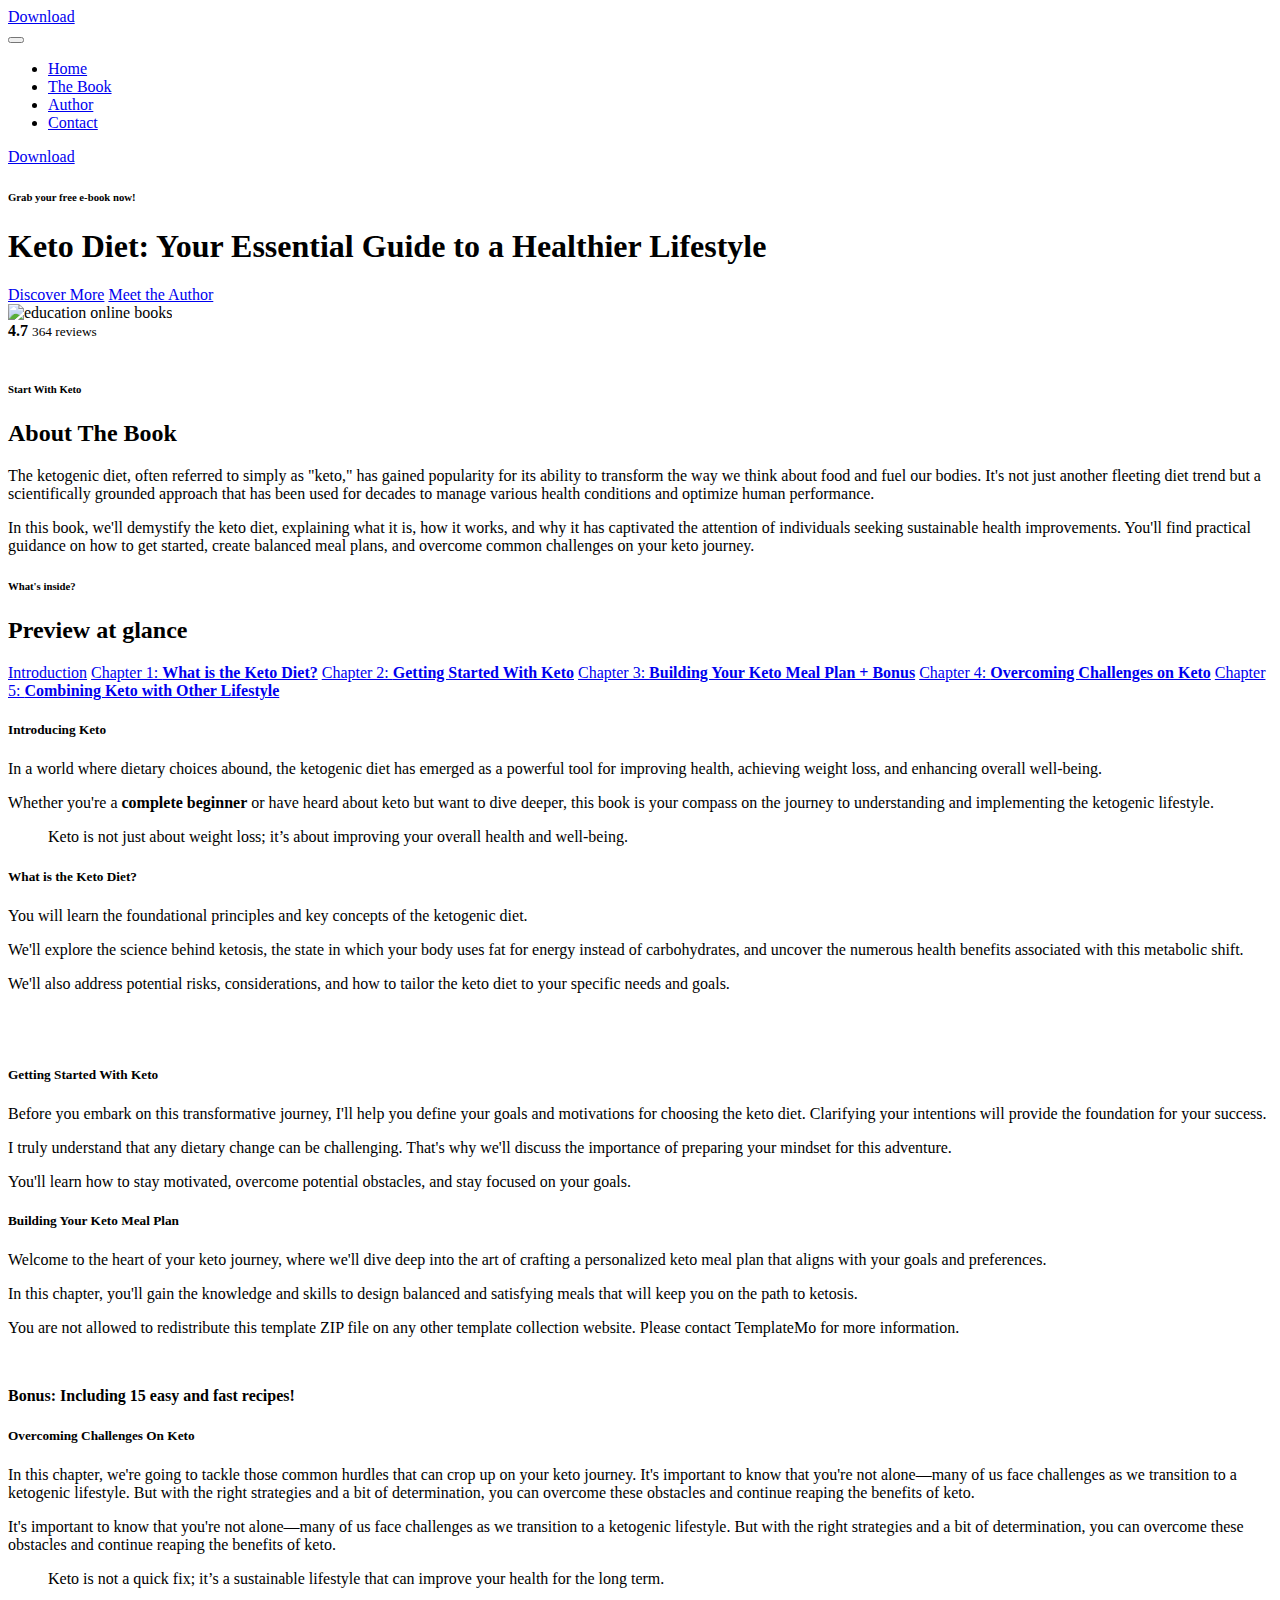
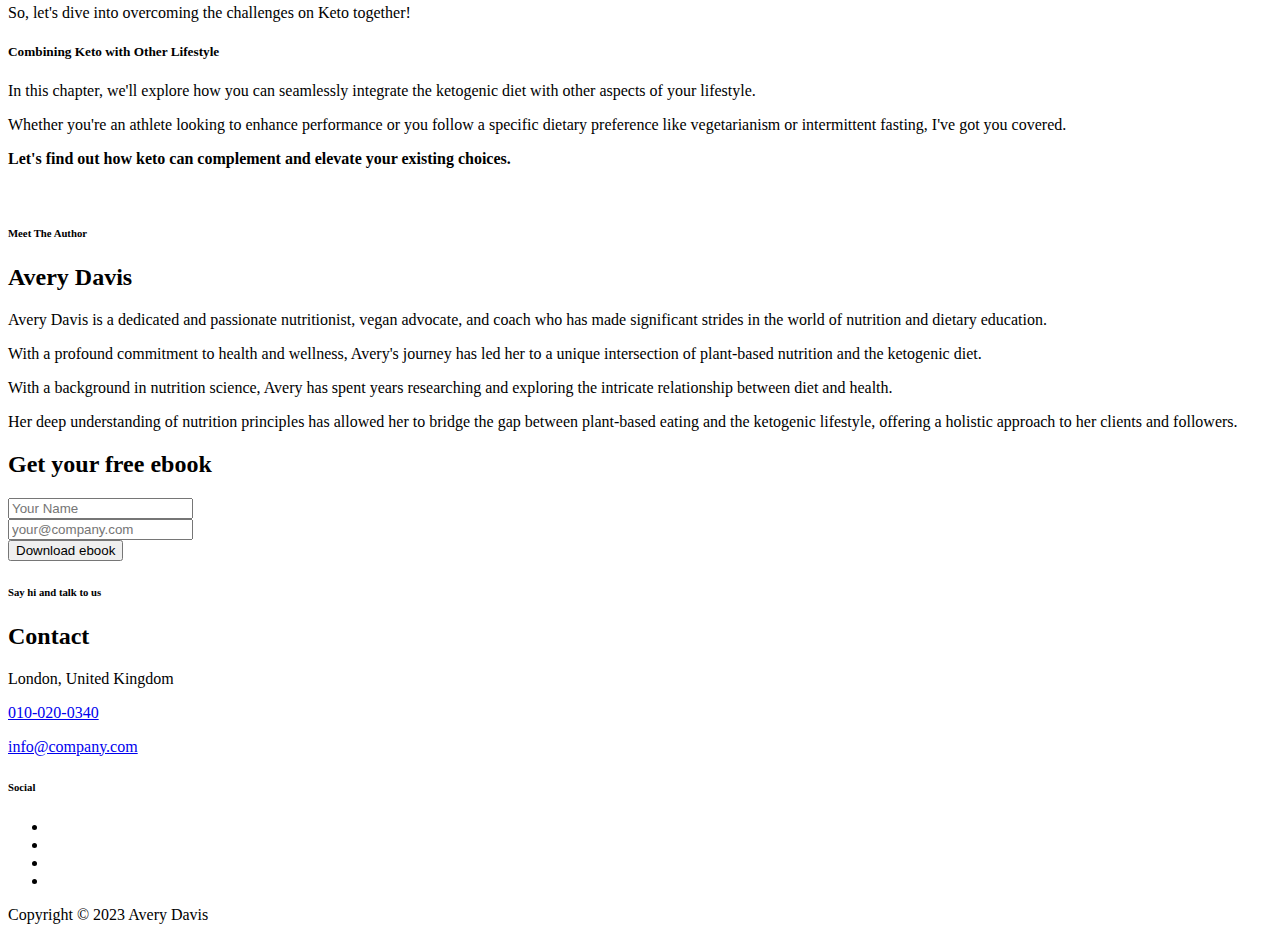
==== index.html @ a5bf0f2a "Add files via upload" ====
<!doctype html>
<html lang="en">
    <head>
        <meta charset="utf-8">
        <meta name="viewport" content="width=device-width, initial-scale=1">

        <meta name="description" content="">
        <meta name="author" content="">

        <title>New Ebook available!</title>

        <!-- CSS FILES -->        
        <link rel="preconnect" href="https://fonts.googleapis.com">
        
        <link rel="preconnect" href="https://fonts.gstatic.com" crossorigin>

        <link href="https://fonts.googleapis.com/css2?family=Unbounded:wght@300;400;600;700&display=swap" rel="stylesheet">

        <link href="css/bootstrap.min.css" rel="stylesheet">

        <link href="css/bootstrap-icons.css" rel="stylesheet">

        <link href="css/templatemo-ebook-landing.css" rel="stylesheet">
<!--

TemplateMo 588 ebook landing

https://templatemo.com/tm-588-ebook-landing

-->
    </head>
    
    <body>

        <main>

            <nav class="navbar navbar-expand-lg">
                <div class="container">
                    <a class="navbar-brand" href="index.html">
                    </a>

                    <div class="d-lg-none ms-auto me-3">
                        <a href="#" class="btn custom-btn custom-border-btn btn-naira btn-inverted">
                            <i class="btn-icon bi-cloud-download"></i>
                            <span>Download</span><!-- duplicated another one below for mobile -->
                        </a>
                    </div>
    
                    <button class="navbar-toggler" type="button" data-bs-toggle="collapse" data-bs-target="#navbarNav" aria-controls="navbarNav" aria-expanded="false" aria-label="Toggle navigation">
                        <span class="navbar-toggler-icon"></span>
                    </button>
    
                    <div class="collapse navbar-collapse" id="navbarNav">
                        <ul class="navbar-nav ms-lg-auto me-lg-4">
                            <li class="nav-item">
                                <a class="nav-link click-scroll" href="#section_1">Home</a>
                            </li>
    
                            <li class="nav-item">
                                <a class="nav-link click-scroll" href="#section_2">The Book</a>
                            </li>

                            <li class="nav-item">
                                <a class="nav-link click-scroll" href="#section_3">Author</a>
                            </li>

                            <!-- <li class="nav-item">
                                <a class="nav-link click-scroll" href="#section_4">Reviews</a>
                            </li> -->

                            <li class="nav-item">
                                <a class="nav-link click-scroll" href="#section_5">Contact</a>
                            </li>
                        </ul>

                        <div class="d-none d-lg-block">
                            <a href="#" class="btn custom-btn custom-border-btn btn-naira btn-inverted">
                                <i class="btn-icon bi-cloud-download"></i>
                                <span>Download</span><!-- duplicated above one for mobile -->
                            </a>
                        </div>
                    </div>
                </div>
            </nav>
            

            <section class="hero-section d-flex justify-content-center align-items-center" id="section_1">
                <div class="container">
                    <div class="row">

                        <div class="col-lg-6 col-12 mb-5 pb-5 pb-lg-0 mb-lg-0">

                            <h6>Grab your free e-book now!</h6>

                            <h1 class="text-white mb-4">Keto Diet: Your Essential Guide to a Healthier Lifestyle</h1>

                            <a href="#section_2" class="btn custom-btn smoothscroll me-3">Discover More</a>

                            <a href="#section_3" class="link link--kale smoothscroll">Meet the Author</a>
                        </div>

                        <div class="hero-image-wrap col-lg-6 col-12 mt-3 mt-lg-0">
                            <img src="images/e-book-keto-diet.png" class="hero-image img-fluid" alt="education online books">
                        </div>

                    </div>
                </div>
            </section>


            <section class="featured-section">
                <div class="container">
                    <div class="row">

                        <div class="col-lg-8 col-12">
                            <div class="avatar-group d-flex flex-wrap align-items-center">
                               <!--  <img src="images/avatar/portrait-beautiful-young-woman-standing-grey-wall.jpg" class="img-fluid avatar-image" alt="">

                                <img src="images/avatar/portrait-young-redhead-bearded-male.jpg" class="img-fluid avatar-image avatar-image-left" alt="">

                                <img src="images/avatar/pretty-blonde-woman.jpg" class="img-fluid avatar-image avatar-image-left" alt="">

                                <img src="images/avatar/studio-portrait-emotional-happy-funny-smiling-boyfriend.jpg" class="img-fluid avatar-image avatar-image-left" alt="">
 -->
                                <div class="reviews-group mt-3 mt-lg-0">
                                    <strong>4.7</strong>

                                    <i class="bi-star-fill"></i>
                                    <i class="bi-star-fill"></i>
                                    <i class="bi-star-fill"></i>
                                    <i class="bi-star-fill"></i>
                                    <i class="bi-star-half"></i>

                                    <small class="ms-3">364 reviews</small>
                                </div>
                            </div>
                        </div>
                    </div>
                </div>
            </section>


            <section class="py-lg-5"></section>


            <section class="book-section section-padding" id="section_2">
                <div class="container">
                    <div class="row">

                        <div class="col-lg-6 col-12">
                            <img src="images/mockup keto ebook.png" class="img-fluid" alt="">
                        </div>

                        <div class="col-lg-6 col-12">
                            <div class="book-section-info">
                                <h6>Start With Keto</h6>


                                <h2 class="mb-4">About The Book</h2>

                                <p>The ketogenic diet, often referred to simply as "keto," has gained popularity for its ability to transform the way we think about food and fuel our bodies. It's not just another fleeting diet trend but a scientifically grounded approach that has been used for decades to manage various health conditions and optimize human performance.</p>

                                <p>In this book, we'll demystify the keto diet, explaining what it is, how it works, and why it has captivated the attention of individuals seeking sustainable health improvements. You'll find practical guidance on how to get started, create balanced meal plans, and overcome common challenges on your keto journey.</p>
                            </div>
                        </div>

                    </div>
                </div>
            </section>


            <section>
                <div class="container">
                    <div class="row">

                        <div class="col-lg-12 col-12 text-center">
                            <h6>What's inside?</h6>

                            <h2 class="mb-5">Preview at glance</h2>
                        </div>

                        <div class="col-lg-4 col-12">
                            <nav id="navbar-example3" class="h-100 flex-column align-items-stretch">
                                <nav class="nav nav-pills flex-column">
                                    <a class="nav-link smoothscroll" href="#item-1">Introduction</a>

                                    <a class="nav-link smoothscroll" href="#item-2">Chapter 1: <strong>What is the Keto Diet?</strong></a>

                                    <a class="nav-link smoothscroll" href="#item-3">Chapter 2: <strong>Getting Started With Keto</strong></a>

                                    <a class="nav-link smoothscroll" href="#item-4">Chapter 3: <strong>Building Your Keto Meal Plan + Bonus</strong></a>

                                    <a class="nav-link smoothscroll" href="#item-5">Chapter 4: <strong>Overcoming Challenges on Keto</strong></a>

                                    <a class="nav-link smoothscroll" href="#item-6">Chapter 5: <strong>Combining Keto with Other Lifestyle</strong></a>

                            

                                </nav>
                            </nav>
                        </div>

                        <div class="col-lg-8 col-12">
                            <div data-bs-spy="scroll" data-bs-target="#navbar-example3" data-bs-smooth-scroll="true" class="scrollspy-example-2" tabindex="0">
                                <div class="scrollspy-example-item" id="item-1">
                                    <h5>Introducing Keto</h5>

                                    <p>In a world where dietary choices abound, the ketogenic diet has emerged as a powerful tool for improving health, achieving weight loss, and enhancing overall well-being.</p>

                                    <p> Whether you're a <strong>complete beginner</strong> or have heard about keto but want to dive deeper, this book is your compass on the journey to understanding and implementing the ketogenic lifestyle.</p>

                                    <blockquote class="blockquote">Keto is not just about weight loss; it’s about improving your overall health and well-being.</blockquote>

                                </div>

                                <div class="scrollspy-example-item" id="item-2">
                                    <h5>What is the Keto Diet?</h5>

                                    <p> You will learn the foundational principles and key concepts of the ketogenic diet.</p>

                                    <p>We'll explore the science behind ketosis, the state in which your body uses fat for energy instead of carbohydrates, and uncover the numerous health benefits associated with this metabolic shift.</p>

                                    <p>We'll also address potential risks, considerations, and how to tailor the keto diet to your specific needs and goals.</p>

                                    <div class="row">
                                        <div class="col-lg-6 col-12 mb-3">
                                            <img src="images/portrait-beautiful-young-woman-standing-grey-wall" class="scrollspy-example-item-image img-fluid" alt="">
                                        </div>

                                        <div class="col-lg-6 col-12 mb-3">
                                            <img src="images/what-is-keto-ebook.jpg" class="scrollspy-example-item-image img-fluid" alt="">
                                        </div>
                                    </div>

                                </div>

                                <div class="scrollspy-example-item" id="item-3">
                                    <h5>Getting Started With Keto</h5>

                                    <p>Before you embark on this transformative journey, I'll help you define your goals and motivations for choosing the keto diet. Clarifying your intentions will provide the foundation for your success.</p>
                                    <p>I truly understand that any dietary change can be challenging. That's why we'll discuss the importance of preparing your mindset for this adventure.</p>

                                    <p>You'll learn how to stay motivated, overcome potential obstacles, and stay focused on your goals.</p>

                                    <div class="row align-items-center">
                                        <div class="col-lg-6 col-12">
                                        </div>
                                    </div>
                                </div>

                                <div class="scrollspy-example-item" id="item-4">
                                    <h5>Building Your Keto Meal Plan</h5>

                                    <p>Welcome to the heart of your keto journey, where we'll dive deep into the art of crafting a personalized keto meal plan that aligns with your goals and preferences.</p>

                                    <p>In this chapter, you'll gain the knowledge and skills to design balanced and satisfying meals that will keep you on the path to ketosis.</p>

                                    <p>You are not allowed to redistribute this template ZIP file on any other template collection website. Please contact TemplateMo for more information.</p>

                                

                                     <div class="row align-items-center">
                                        <div class="col-lg-6 col-12">
                                            <img src="images/mockup-keto-ebook.png" class="img-fluid" alt="">
                                        </div>

                                        <div class="col-lg-6 col-12">
                

                                    <p><strong>Bonus: Including 15 easy and fast recipes!</strong></p>
                                </div>
                            </div>
                            </div>

                                <div class="scrollspy-example-item" id="item-5">
                                    <h5>Overcoming Challenges On Keto</h5>

                                    <p>In this chapter, we're going to tackle those common hurdles that can crop up on your keto journey. It's important to know that you're not alone—many of us face challenges as we transition to a ketogenic lifestyle. But with the right strategies and a bit of determination, you can overcome these obstacles and continue reaping the benefits of keto.</p>

                                    <p>It's important to know that you're not alone—many of us face challenges as we transition to a ketogenic lifestyle. But with the right strategies and a bit of determination, you can overcome these obstacles and continue reaping the benefits of keto.</p>

            

                                    <blockquote class="blockquote">Keto is not a quick fix; it’s a sustainable lifestyle that can improve your health for the long term.</blockquote>
                                    <p>So, let's dive into overcoming the challenges on Keto together!</p></div>

                            

                                 <div class="scrollspy-example-item" id="item-6">
                                    <h5>Combining Keto with Other Lifestyle</h5>

                                    <p>In this chapter, we'll explore how you can seamlessly integrate the ketogenic diet with other aspects of your lifestyle. </p>

                                    <p>Whether you're an athlete looking to enhance performance or you follow a specific dietary preference like vegetarianism or intermittent fasting, I've got you covered.</p>

                                    <p><strong>Let's find out how keto can complement and elevate your existing choices.</strong></p>

                                </div>
                            </div>
                        </div>

                    </div>
                </div>
            </section>


            <section class="author-section section-padding" id="section_3">
                <div class="container">
                    <div class="row">

                        <div class="col-lg-6 col-12">
                            <img src="images/portrait-beautiful-young-woman-standing-grey-wall.jpg" class="author-image img-fluid" alt="">
                        </div>

                        <div class="col-lg-6 col-12 mt-5 mt-lg-0">
                            <h6>Meet The Author</h6>

                            <h2 class="mb-4">Avery Davis</h2>

                            <p>Avery Davis is a dedicated and passionate nutritionist, vegan advocate, and coach who has made significant strides in the world of nutrition and dietary education.</p>

                            <p>With a profound commitment to health and wellness, Avery's journey has led her to a unique intersection of plant-based nutrition and the ketogenic diet.</p>

                            <p>With a background in nutrition science, Avery has spent years researching and exploring the intricate relationship between diet and health.</p><p>Her deep understanding of nutrition principles has allowed her to bridge the gap between plant-based eating and the ketogenic lifestyle, offering a holistic approach to her clients and followers.</p>
                        </div>

                    </div>
                </div>
            </section>


           <!--  <section class="reviews-section section-padding" id="section_4">
                <div class="container">
                    <div class="row">

                        <div class="col-lg-12 col-12 text-center mb-5">
                            <h6>Reviews</h6>

                            <h2>What people saying...</h2>
                        </div>

                        <div class="col-lg-4 col-12">
                            <div class="custom-block d-flex flex-wrap">
                                <div class="custom-block-image-wrap d-flex flex-column">
                                    <img src="images/avatar/portrait-beautiful-young-woman-standing-grey-wall.jpg" class="img-fluid avatar-image" alt="">

                                    <div class="text-center mt-3">
                                        <span class="text-white">Sandy</span>

                                        <strong class="d-block text-white">Artist</strong>
                                    </div>
                                </div>

                                <div class="custom-block-info">
                                    <div class="reviews-group mb-3">
                                        <strong>4.0</strong>

                                        <i class="bi-star-fill"></i>
                                        <i class="bi-star-fill"></i>
                                        <i class="bi-star-fill"></i>
                                        <i class="bi-star-fill"></i>
                                        <i class="bi-star"></i>
                                    </div>

                                    <p class="mb-0">Lorem ipsum dolor sit amet, consectetur adipisicing elit, sed do eiusmod tempor incididunt ut labore et dolore magna aliqua.</p>
                                </div>
                            </div>
                        </div>

                        <div class="col-lg-4 col-12 my-5 my-lg-0">
                            <div class="custom-block d-flex flex-wrap">
                                <div class="custom-block-image-wrap d-flex flex-column">
                                    <img src="images/avatar/portrait-young-redhead-bearded-male.jpg" class="img-fluid avatar-image avatar-image-left" alt="">

                                    <div class="text-center mt-3">
                                        <span class="text-white">John</span>

                                        <strong class="d-block text-white">Producer</strong>
                                    </div>
                                </div>

                                <div class="custom-block-info">
                                    <div class="reviews-group mb-3">
                                        <strong>3.5</strong>

                                        <i class="bi-star-fill"></i>
                                        <i class="bi-star-fill"></i>
                                        <i class="bi-star-fill"></i>
                                        <i class="bi-star"></i>
                                        <i class="bi-star"></i>
                                    </div>

                                    <p class="mb-0">If you need some specific CSS templates, you can Google with keywords such as templatemo one-page, templatemo portfolio, etc.</p>
                                </div>
                            </div>
                        </div>

                        <div class="col-lg-4 col-12">
                            <div class="custom-block d-flex flex-wrap">
                                <div class="custom-block-image-wrap d-flex flex-column">
                                    <img src="images/avatar/pretty-blonde-woman.jpg" class="img-fluid avatar-image" alt="">

                                    <div class="text-center mt-3">
                                        <span class="text-white">Candy</span>

                                        <strong class="d-block text-white">VP, Design</strong>
                                    </div>
                                </div>

                                <div class="custom-block-info">
                                    <div class="reviews-group mb-3">
                                        <strong>5</strong>

                                        <i class="bi-star-fill"></i>
                                        <i class="bi-star-fill"></i>
                                        <i class="bi-star-fill"></i>
                                        <i class="bi-star-fill"></i>
                                        <i class="bi-star-fill"></i>
                                    </div>

                                    <p class="mb-0">Please tell your friends about our website that we provide 100% free CSS templates for everyone. Thank you for using our templates.</p>
                                </div>
                            </div>
                        </div>

                    </div>
                </div>
            </section> -->


            <section class="contact-section section-padding" id="section_5">
                <div class="container">
                    <div class="row">

                        <div class="col-lg-5 col-12 mx-auto">
                            <form class="custom-form ebook-download-form bg-white shadow" action="#" method="post" role="form">
                                <div class="text-center mb-5">
                                    <h2 class="mb-1">Get your free ebook</h2>
                                </div>

                                <div class="ebook-download-form-body">
                                    <div class="input-group mb-4">
                                        <input type="text" name="ebook-form-name" id="ebook-form-name" class="form-control" aria-label="ebook-form-name" aria-describedby="basic-addon1" placeholder="Your Name" required>

                                        <span class="input-group-text" id="basic-addon1">
                                            <i class="custom-form-icon bi-person"></i>
                                        </span>
                                    </div>

                                    <div class="input-group mb-4">
                                        <input type="email" name="ebook-email" id="ebook-email" pattern="[^ @]*@[^ @]*" class="form-control" placeholder="your@company.com" aria-label="ebook-form-email" aria-describedby="basic-addon2" required="">

                                        <span class="input-group-text" id="basic-addon2">
                                            <i class="custom-form-icon bi-envelope"></i>
                                        </span>
                                    </div>

                                    <div class="col-lg-8 col-md-10 col-8 mx-auto">
                                        <button type="submit" class="form-control">Download ebook</button>
                                    </div>
                                </div>
                            </form>
                        </div>

                        <div class="col-lg-6 col-12">
                            <h6 class="mt-5">Say hi and talk to us</h6>

                            <h2 class="mb-4">Contact</h2>

                            <p class="mb-3">
                                <i class="bi-geo-alt me-2"></i>
                                London, United Kingdom
                            </p>

                            <p class="mb-2">
                                <a href="tel: 010-020-0340" class="contact-link">
                                    010-020-0340
                                </a>
                            </p>

                            <p>
                                <a href="mailto:info@company.com" class="contact-link">
                                    info@company.com
                                </a>
                            </p>

                            <h6 class="site-footer-title mt-5 mb-3">Social</h6>

                            <ul class="social-icon mb-4">
                                <li class="social-icon-item">
                                    <a href="#" class="social-icon-link bi-instagram"></a>
                                </li>

                                <li class="social-icon-item">
                                    <a href="#" class="social-icon-link bi-twitter"></a>
                                </li>
                                
                                <li class="social-icon-item">
                                    <a href="#" class="social-icon-link bi-facebook"></a>
                                </li>

                                <li class="social-icon-item">
                                    <a href="#" class="social-icon-link bi-whatsapp"></a>
                                </li>
                            </ul>

                            <p class="copyright-text">Copyright © 2023 Avery Davis
                
                        </div>

                    </div>
                </div>
            </section>
        </main>

        <!-- JAVASCRIPT FILES -->
        <script src="js/jquery.min.js"></script>
        <script src="js/bootstrap.bundle.min.js"></script>
        <script src="js/jquery.sticky.js"></script>
        <script src="js/click-scroll.js"></script>
        <script src="js/custom.js"></script>

    </body>
</html>
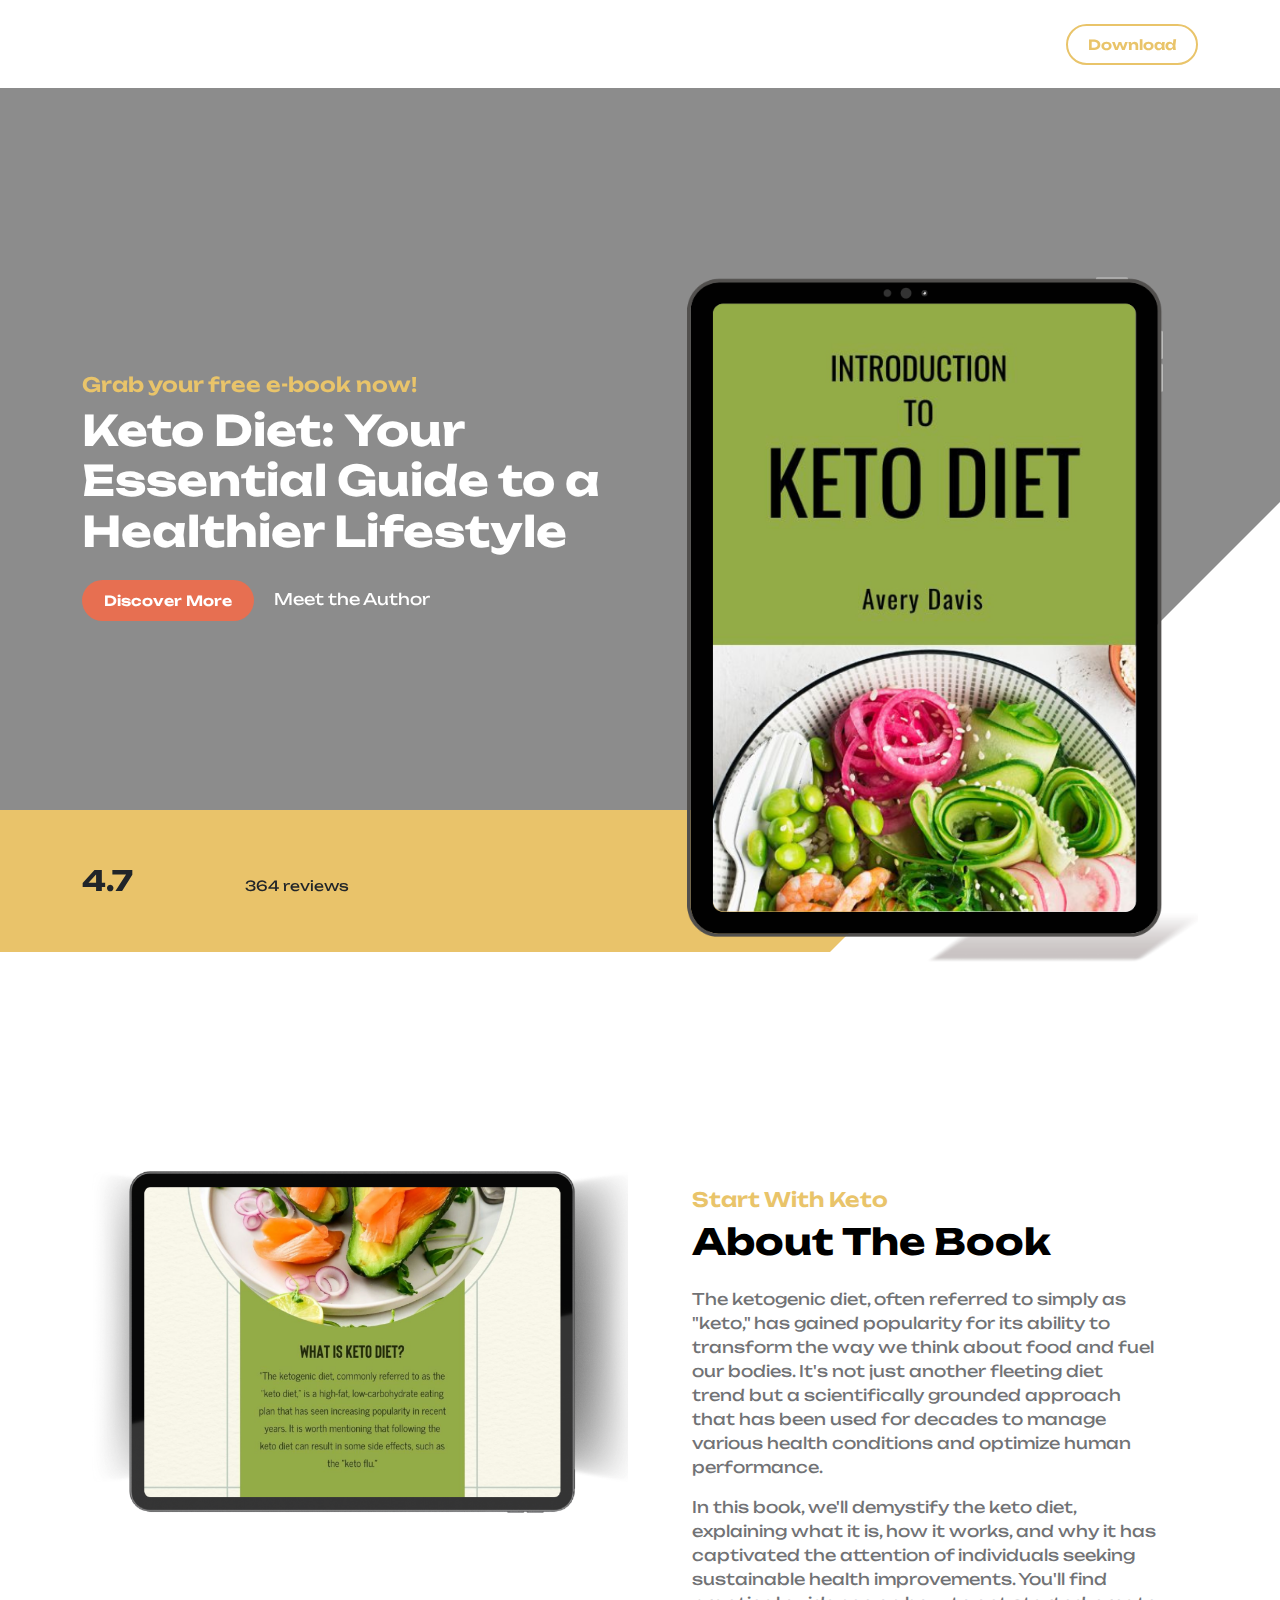
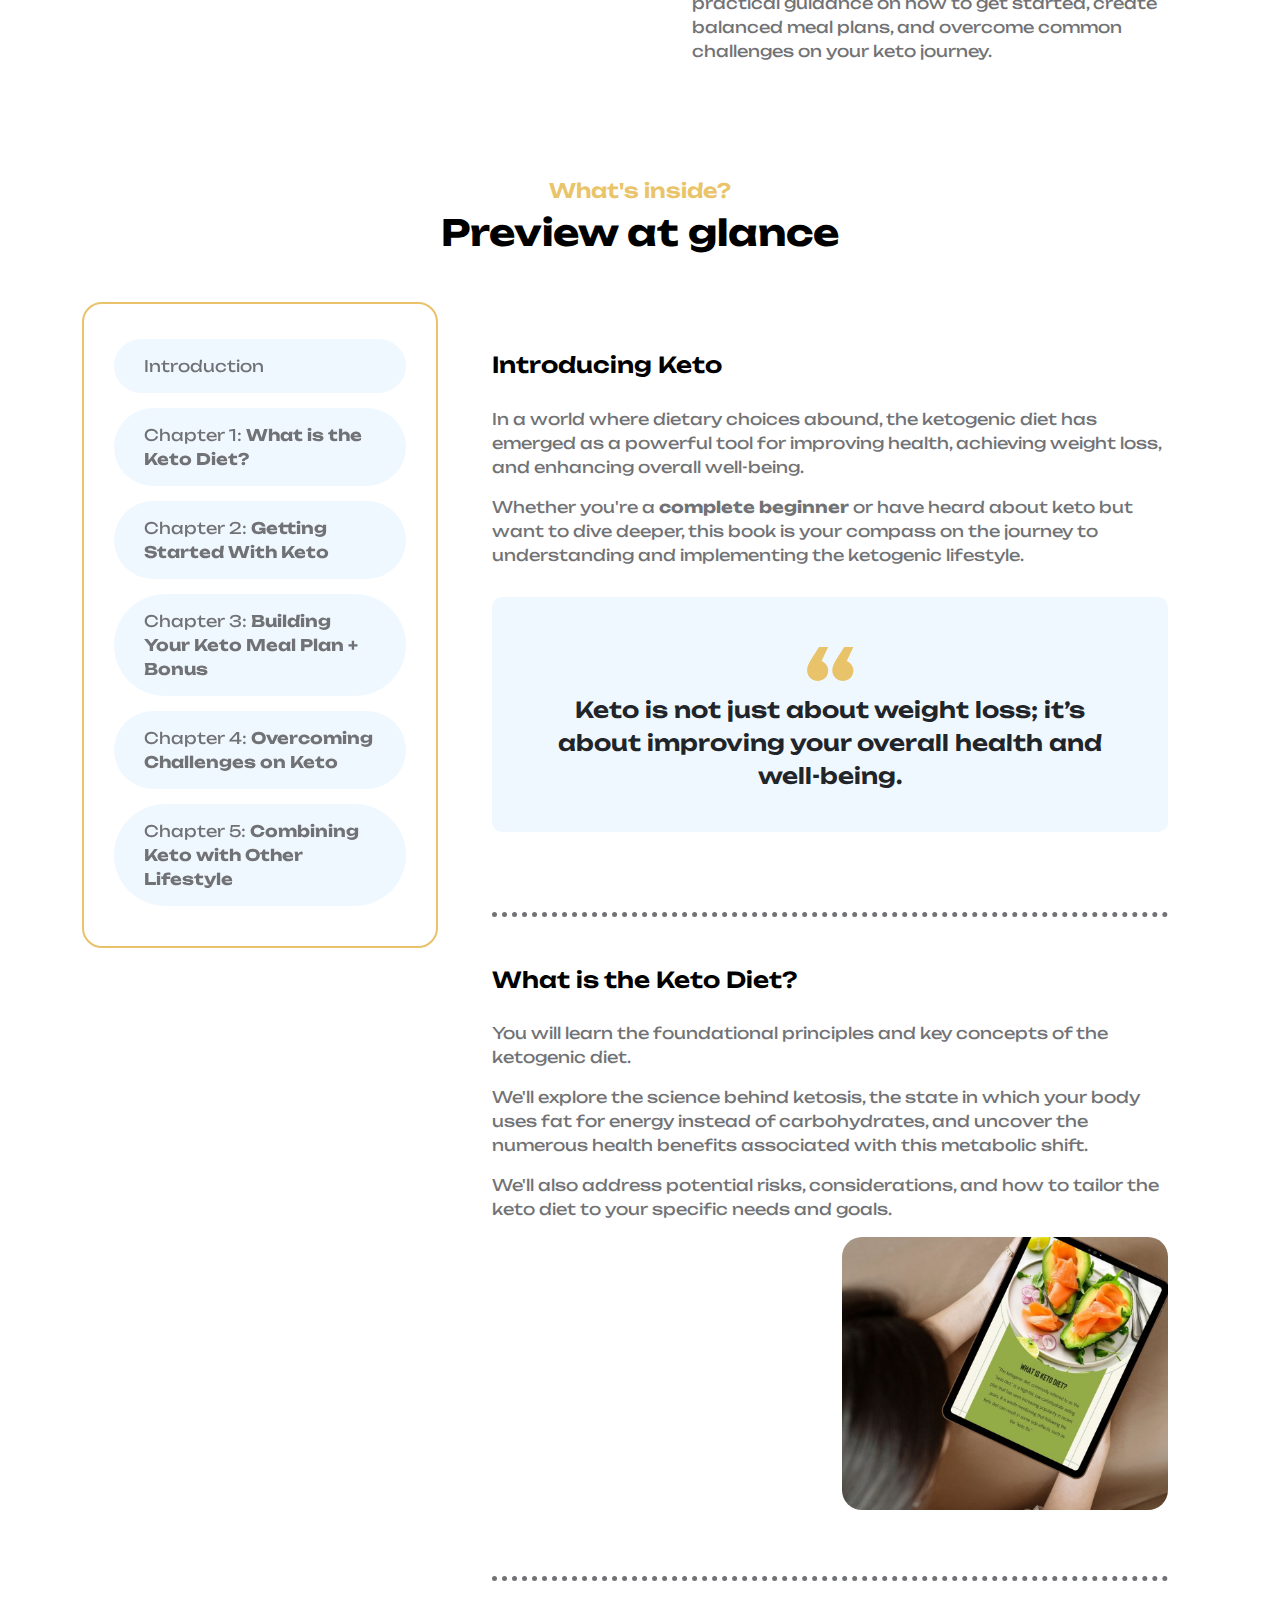
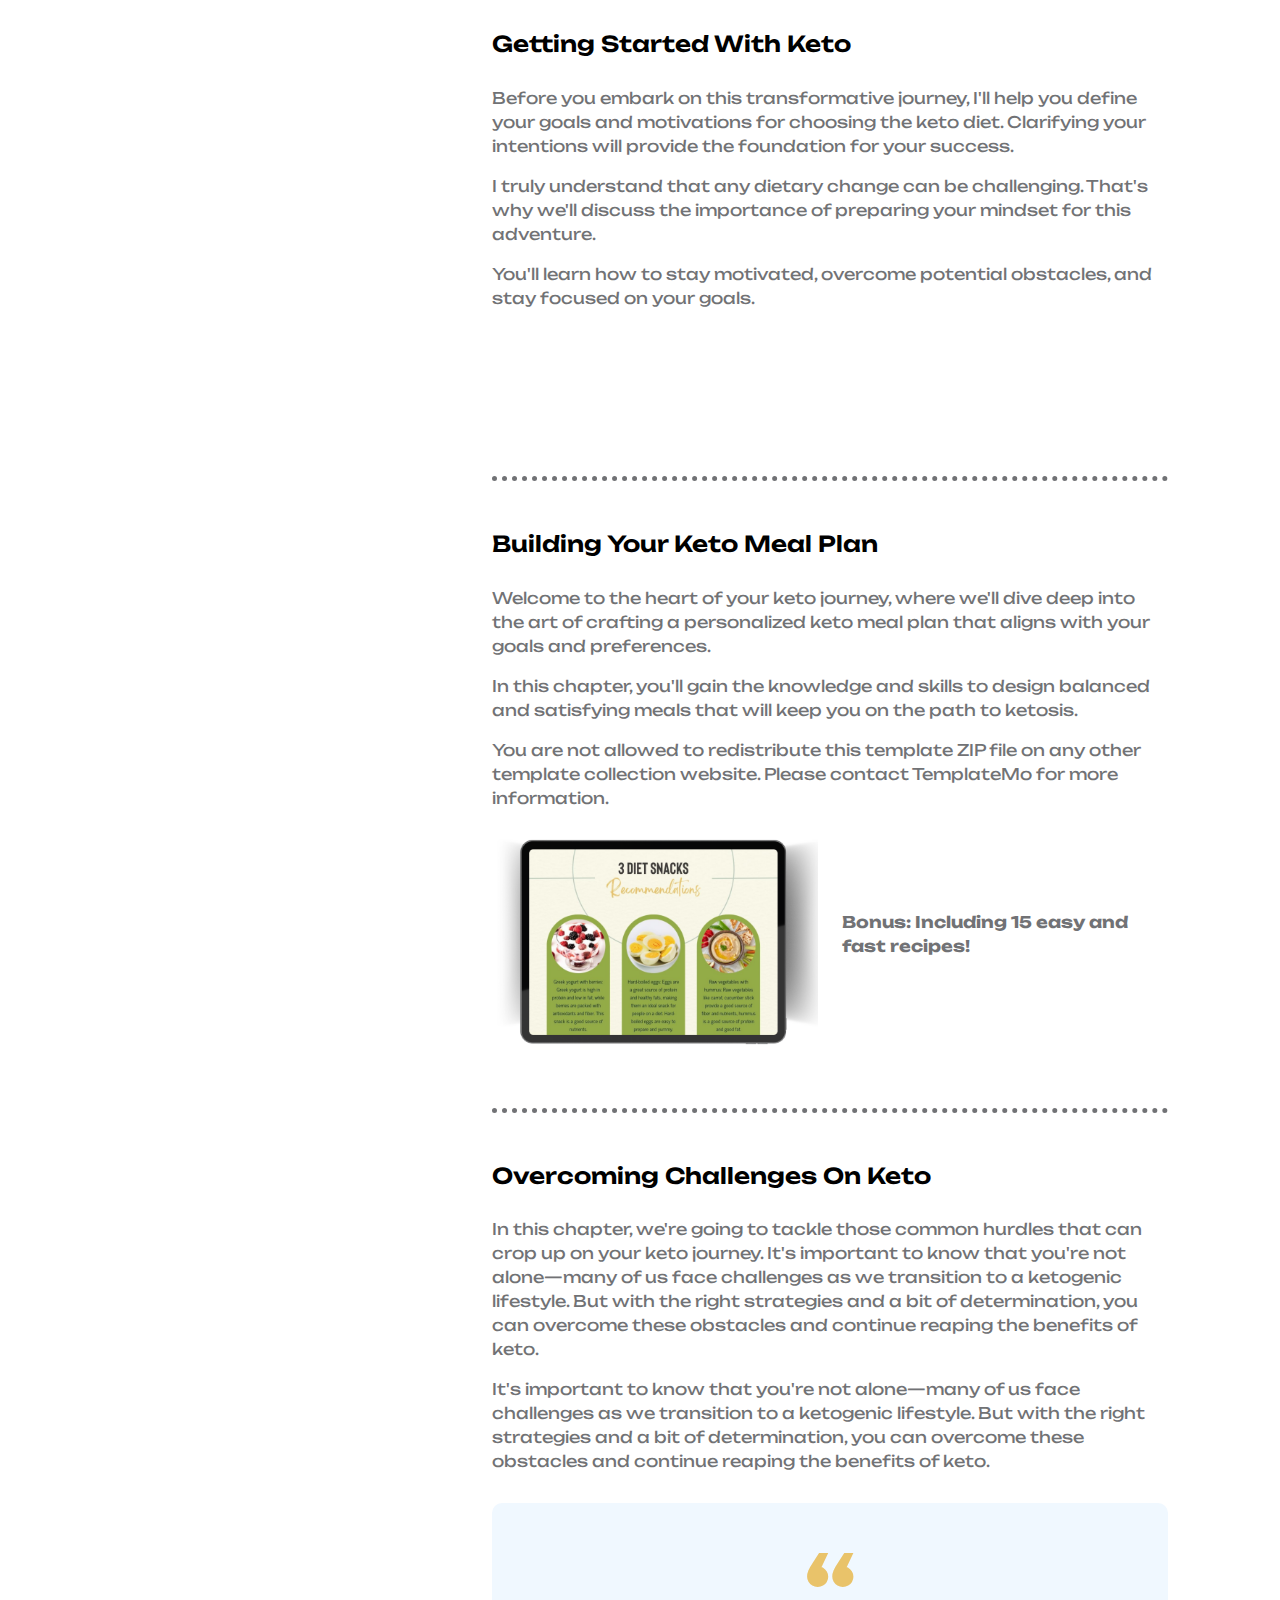
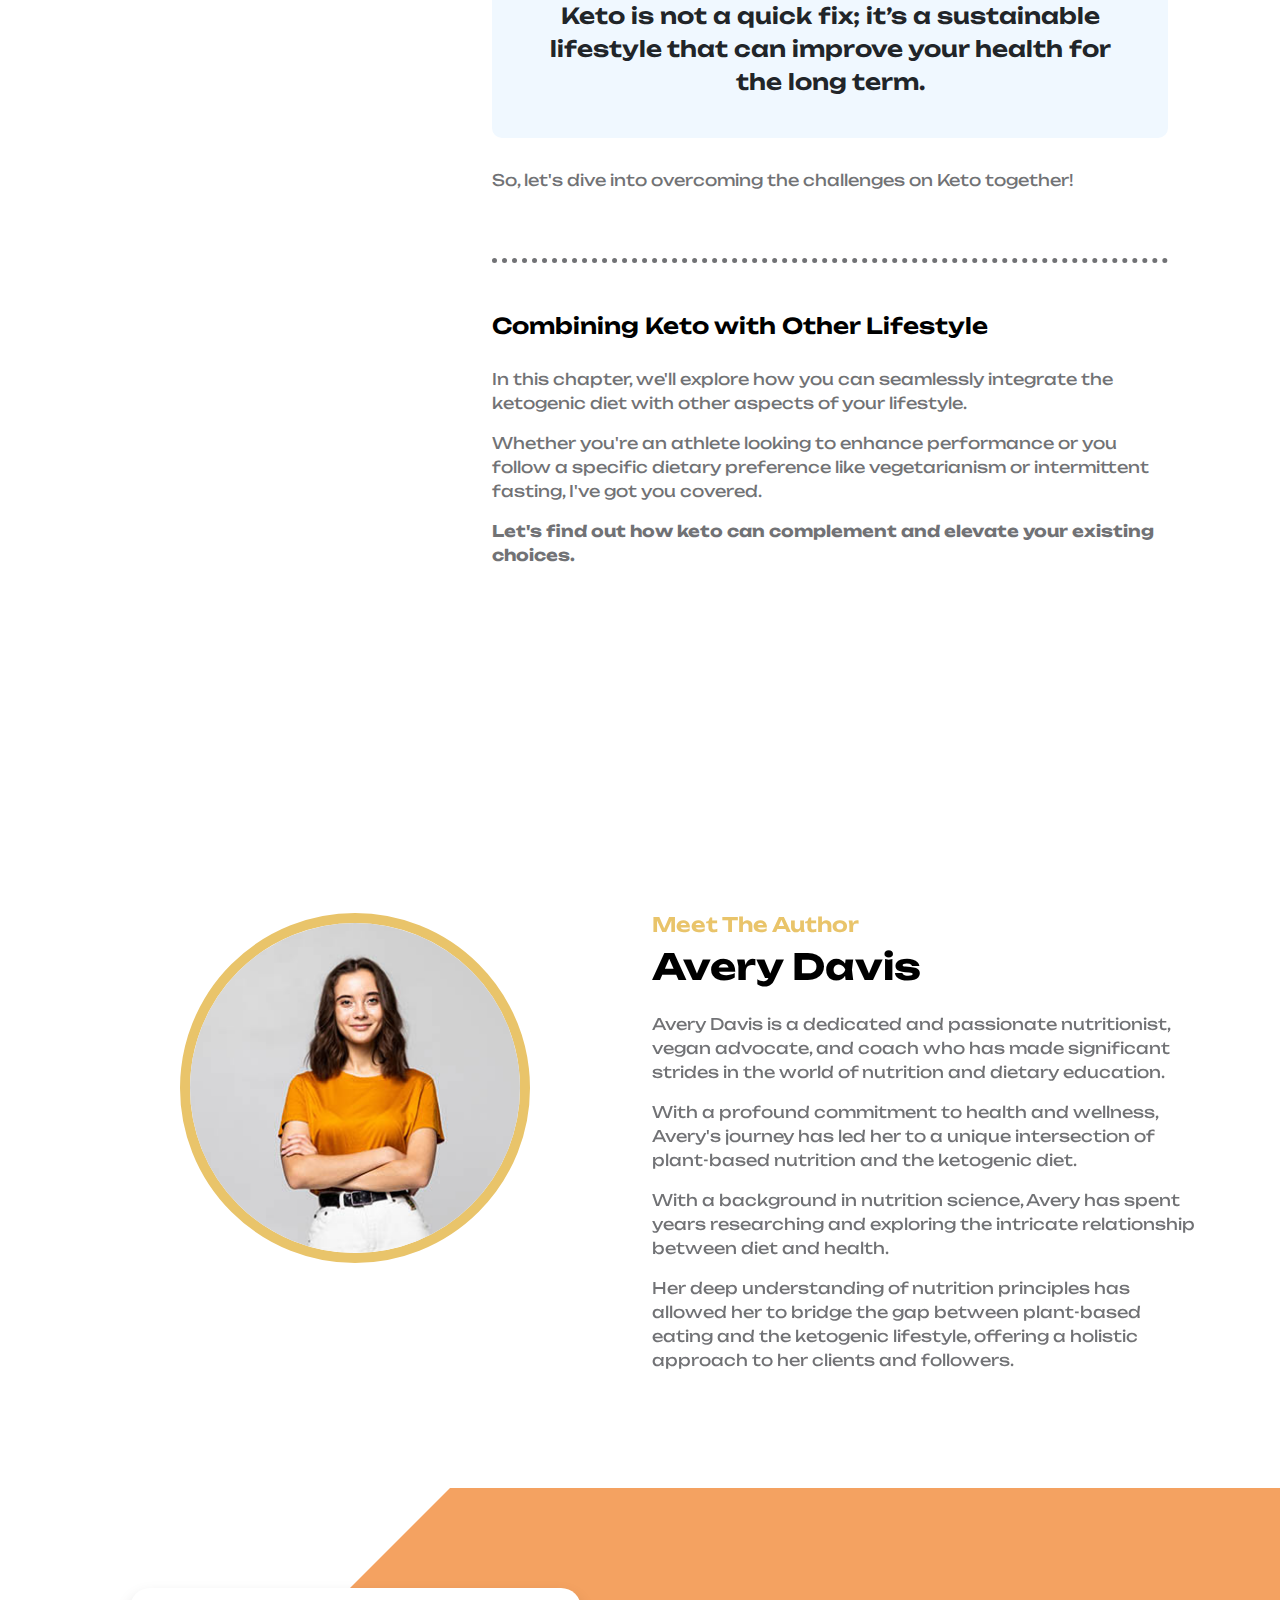
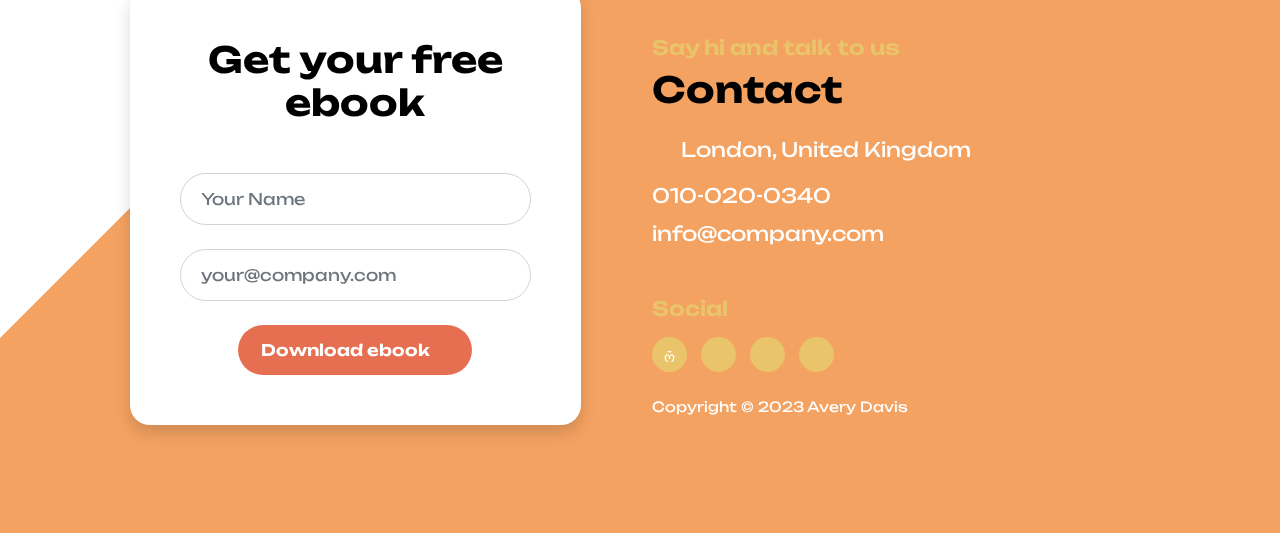
==== commit 96931668: "Update index.html" ====
--- a/index.html
+++ b/index.html
@@ -16,11 +16,11 @@
 
         <link href="https://fonts.googleapis.com/css2?family=Unbounded:wght@300;400;600;700&display=swap" rel="stylesheet">
 
-        <link href="css/bootstrap.min.css" rel="stylesheet">
-
-        <link href="css/bootstrap-icons.css" rel="stylesheet">
-
-        <link href="css/templatemo-ebook-landing.css" rel="stylesheet">
+        <link href="bootstrap.min.css" rel="stylesheet">
+
+        <link href="bootstrap-icons.css" rel="stylesheet">
+
+        <link href="templatemo-ebook-landing.css" rel="stylesheet">
 <!--
 
 TemplateMo 588 ebook landing
@@ -100,7 +100,7 @@
                         </div>
 
                         <div class="hero-image-wrap col-lg-6 col-12 mt-3 mt-lg-0">
-                            <img src="images/e-book-keto-diet.png" class="hero-image img-fluid" alt="education online books">
+                            <img src="e-book-keto-diet.png" class="hero-image img-fluid" alt="education online books">
                         </div>
 
                     </div>
@@ -114,13 +114,13 @@
 
                         <div class="col-lg-8 col-12">
                             <div class="avatar-group d-flex flex-wrap align-items-center">
-                               <!--  <img src="images/avatar/portrait-beautiful-young-woman-standing-grey-wall.jpg" class="img-fluid avatar-image" alt="">
-
-                                <img src="images/avatar/portrait-young-redhead-bearded-male.jpg" class="img-fluid avatar-image avatar-image-left" alt="">
-
-                                <img src="images/avatar/pretty-blonde-woman.jpg" class="img-fluid avatar-image avatar-image-left" alt="">
-
-                                <img src="images/avatar/studio-portrait-emotional-happy-funny-smiling-boyfriend.jpg" class="img-fluid avatar-image avatar-image-left" alt="">
+                               <!--  <img src="portrait-beautiful-young-woman-standing-grey-wall.jpg" class="img-fluid avatar-image" alt="">
+
+                                <img src="portrait-young-redhead-bearded-male.jpg" class="img-fluid avatar-image avatar-image-left" alt="">
+
+                                <img src="pretty-blonde-woman.jpg" class="img-fluid avatar-image avatar-image-left" alt="">
+
+                                <img src="studio-portrait-emotional-happy-funny-smiling-boyfriend.jpg" class="img-fluid avatar-image avatar-image-left" alt="">
  -->
                                 <div class="reviews-group mt-3 mt-lg-0">
                                     <strong>4.7</strong>
@@ -148,7 +148,7 @@
                     <div class="row">
 
                         <div class="col-lg-6 col-12">
-                            <img src="images/mockup keto ebook.png" class="img-fluid" alt="">
+                            <img src="mockup keto ebook.png" class="img-fluid" alt="">
                         </div>
 
                         <div class="col-lg-6 col-12">
@@ -224,11 +224,11 @@
 
                                     <div class="row">
                                         <div class="col-lg-6 col-12 mb-3">
-                                            <img src="images/portrait-beautiful-young-woman-standing-grey-wall" class="scrollspy-example-item-image img-fluid" alt="">
+                                            <img src="portrait-beautiful-young-woman-standing-grey-wall" class="scrollspy-example-item-image img-fluid" alt="">
                                         </div>
 
                                         <div class="col-lg-6 col-12 mb-3">
-                                            <img src="images/what-is-keto-ebook.jpg" class="scrollspy-example-item-image img-fluid" alt="">
+                                            <img src="what-is-keto-ebook.jpg" class="scrollspy-example-item-image img-fluid" alt="">
                                         </div>
                                     </div>
 
@@ -261,7 +261,7 @@
 
                                      <div class="row align-items-center">
                                         <div class="col-lg-6 col-12">
-                                            <img src="images/mockup-keto-ebook.png" class="img-fluid" alt="">
+                                            <img src="mockup-keto-ebook.png" class="img-fluid" alt="">
                                         </div>
 
                                         <div class="col-lg-6 col-12">
@@ -309,7 +309,7 @@
                     <div class="row">
 
                         <div class="col-lg-6 col-12">
-                            <img src="images/portrait-beautiful-young-woman-standing-grey-wall.jpg" class="author-image img-fluid" alt="">
+                            <img src="portrait-beautiful-young-woman-standing-grey-wall.jpg" class="author-image img-fluid" alt="">
                         </div>
 
                         <div class="col-lg-6 col-12 mt-5 mt-lg-0">
@@ -342,7 +342,7 @@
                         <div class="col-lg-4 col-12">
                             <div class="custom-block d-flex flex-wrap">
                                 <div class="custom-block-image-wrap d-flex flex-column">
-                                    <img src="images/avatar/portrait-beautiful-young-woman-standing-grey-wall.jpg" class="img-fluid avatar-image" alt="">
+                                    <img src="portrait-beautiful-young-woman-standing-grey-wall.jpg" class="img-fluid avatar-image" alt="">
 
                                     <div class="text-center mt-3">
                                         <span class="text-white">Sandy</span>
@@ -370,7 +370,7 @@
                         <div class="col-lg-4 col-12 my-5 my-lg-0">
                             <div class="custom-block d-flex flex-wrap">
                                 <div class="custom-block-image-wrap d-flex flex-column">
-                                    <img src="images/avatar/portrait-young-redhead-bearded-male.jpg" class="img-fluid avatar-image avatar-image-left" alt="">
+                                    <img src="portrait-young-redhead-bearded-male.jpg" class="img-fluid avatar-image avatar-image-left" alt="">
 
                                     <div class="text-center mt-3">
                                         <span class="text-white">John</span>
@@ -398,7 +398,7 @@
                         <div class="col-lg-4 col-12">
                             <div class="custom-block d-flex flex-wrap">
                                 <div class="custom-block-image-wrap d-flex flex-column">
-                                    <img src="images/avatar/pretty-blonde-woman.jpg" class="img-fluid avatar-image" alt="">
+                                    <img src="pretty-blonde-woman.jpg" class="img-fluid avatar-image" alt="">
 
                                     <div class="text-center mt-3">
                                         <span class="text-white">Candy</span>
@@ -521,4 +521,4 @@
         <script src="js/custom.js"></script>
 
     </body>
-</html>+</html>
--- a/templatemo-ebook-landing.css
+++ b/templatemo-ebook-landing.css
@@ -0,0 +1,1054 @@
+/*
+
+TemplateMo 588 ebook landing
+
+https://templatemo.com/tm-588-ebook-landing
+
+*/
+
+/*---------------------------------------
+  CUSTOM PROPERTIES ( VARIABLES )             
+-----------------------------------------*/
+:root {
+  --white-color:                  #ffffff;
+  --primary-color:                #E76F51;
+  --secondary-color:              #E9C46A;
+  --section-bg-color:             #f0f8ff;
+  --custom-btn-bg-color:          #F4A261;
+  --custom-btn-bg-hover-color:    #E76F51;
+  --dark-color:                   #000000;
+  --p-color:                      #717275;
+  --link-hover-color:             #E76F51;
+
+  --body-font-family:             'Unbounded', sans-serif;
+
+  --h1-font-size:                 42px;
+  --h2-font-size:                 36px;
+  --h3-font-size:                 28px;
+  --h4-font-size:                 24px;
+  --h5-font-size:                 22px;
+  --h6-font-size:                 20px;
+  --p-font-size:                  16px;
+  --menu-font-size:               12px;
+  --btn-font-size:                14px;
+  --copyright-font-size:          14px;
+
+  --border-radius-large:          100px;
+  --border-radius-medium:         20px;
+  --border-radius-small:          10px;
+
+  --font-weight-light:            300;
+  --font-weight-normal:           400;
+  --font-weight-semibold:         600;
+  --font-weight-bold:             700;
+}
+
+body {
+  background-color: var(--white-color);
+  font-family: var(--body-font-family); 
+}
+
+
+/*---------------------------------------
+  TYPOGRAPHY               
+-----------------------------------------*/
+
+h2,
+h3,
+h4,
+h5,
+h6 {
+  color: var(--dark-color);
+}
+
+h1,
+h2,
+h3,
+h4,
+h5,
+h6 {
+  font-weight: var(--font-weight-semibold);
+}
+
+h1 {
+  font-size: var(--h1-font-size);
+  font-weight: var(--font-weight-bold);
+}
+
+h2 {
+  font-size: var(--h2-font-size);
+  font-weight: var(--font-weight-bold);
+}
+
+h3 {
+  font-size: var(--h3-font-size);
+}
+
+h4 {
+  font-size: var(--h4-font-size);
+}
+
+h5 {
+  font-size: var(--h5-font-size);
+}
+
+h6 {
+  color: var(--secondary-color);
+  font-size: var(--h6-font-size);
+}
+
+p {
+  color: var(--p-color);
+  font-size: var(--p-font-size);
+  font-weight: var(--font-weight-normal);
+}
+
+ul li {
+  color: var(--p-color);
+  font-size: var(--p-font-size);
+  font-weight: var(--font-weight-normal);
+}
+
+a, 
+button {
+  touch-action: manipulation;
+  transition: all 0.3s;
+}
+
+a {
+  display: inline-block;
+  color: var(--primary-color);
+  text-decoration: none;
+}
+
+a:hover {
+  color: var(--link-hover-color);
+}
+
+b,
+strong {
+  font-weight: var(--font-weight-bold);
+}
+
+
+/*---------------------------------------
+  SECTION               
+-----------------------------------------*/
+.section-padding {
+  padding-top: 100px;
+  padding-bottom: 100px;
+}
+
+::selection {
+  background-color: var(--secondary-color);
+  color: var(--white-color);
+}
+
+
+/*---------------------------------------
+  AVATAR IMAGE               
+-----------------------------------------*/
+.avatar-image {
+  border: 4px solid var(--white-color);
+  border-radius: 100px;
+  width: 60px;
+  height: 60px;
+  object-fit: cover;
+}
+
+.avatar-image-left {
+  position: relative;
+  left: -10px;
+}
+
+.avatar-image-left + .avatar-image-left {
+  left: -20px;
+}
+
+.avatar-image-left + .avatar-image-left + .avatar-image-left {
+  left: -30px;
+}
+
+.avatar-image-left + .avatar-image-left + .avatar-image-left + .avatar-image-left {
+  left: -40px;
+}
+
+.avatar-group,
+.reviews-group {
+  position: relative;
+  z-index: 22;
+}
+
+.reviews-group {
+  display: inline-block;
+  vertical-align: top;
+}
+
+.reviews-group strong {
+  font-size: var(--h3-font-size);
+  margin-right: 10px;
+}
+
+
+/*---------------------------------------
+  CUSTOM LINK              
+-----------------------------------------*/
+.link {
+  cursor: pointer;
+  position: relative;
+  white-space: nowrap;
+  color: var(--white-color);
+}
+
+.link::before,
+.link::after {
+  position: absolute;
+  width: 100%;
+  height: 1px;
+  background: currentColor;
+  top: 100%;
+  left: 0;
+  pointer-events: none;
+}
+
+.link::before {
+  content: '';
+}
+
+.link--kale::before {
+  height: 10px;
+  top: 100%;
+  opacity: 0;
+}
+
+.link--kale:hover::before {
+  opacity: 1;
+  animation: lineUp 0.3s ease forwards;
+}
+
+@keyframes lineUp {
+    0% {
+      transform-origin: 50% 100%;
+      transform: scale3d(1, 0.045, 1);
+    }
+
+    50% {
+      transform-origin: 50% 100%;
+      transform: scale3d(1, 1, 1);
+    }
+
+    51% {
+      transform-origin: 50% 0%;
+      transform: scale3d(1, 1, 1);
+    }
+
+    100% {
+      transform-origin: 50% 0%;
+      transform: scale3d(1, 0.045, 1);
+    }
+}
+
+.link--kale::after {
+    content: '';
+    transition: opacity 0.3s;
+    opacity: 0;
+    transition-delay: 0s;
+}
+
+.link--kale:hover::after {
+    opacity: 1;
+    transition-delay: 0.3s;
+}
+
+
+/*---------------------------------------
+  CUSTOM BUTTON               
+-----------------------------------------*/
+.custom-btn {
+  background: #E76F51;
+  border: 2px solid transparent;
+  border-radius: var(--border-radius-large);
+  color: var(--white-color);
+  font-size: var(--btn-font-size);
+  font-weight: var(--font-weight-semibold);
+  line-height: normal;
+  transition: all 0.3s;
+  padding: 10px 20px;
+}
+
+.custom-btn:hover {
+  background: #E9C46A;
+  color: var(--white-color);
+}
+
+.custom-border-btn {
+  background: transparent;
+  border: 2px solid #E9C46A;
+  color: #E9C46A;
+}
+
+.custom-border-btn:hover {
+  background: var(--custom-btn-bg-color);
+  border-color: transparent;
+  color: var(--white-color);
+}
+
+.custom-btn-bg-white {
+  border-color: var(--white-color);
+  color: var(--white-color);
+}
+
+.btn-naira {
+  padding: 0;
+  position: relative;
+  z-index: 1;
+  overflow: hidden;
+  -webkit-backface-visibility: hidden;
+  -webkit-transition: background-color 0.3s;
+  transition: background-color 0.3s;
+}
+
+.btn-naira::before {
+  content: '';
+  position: absolute;
+  left: -50%;
+  width: 200%;
+  height: 200%;
+  background: var(--primary-color);
+  top: -50%;
+  z-index: -1;
+  -webkit-transform: translate3d(0, -100%, 0) rotate3d(0, 0, 1, -10deg);
+  transform: translate3d(0, -100%, 0) rotate3d(0, 0, 1, -10deg);
+}
+
+.btn-naira.btn-inverted::before {
+  background: var(--primary-color);
+}
+
+.btn-naira > span {
+  display: block;
+  vertical-align: middle;
+}
+
+.btn-naira .btn-icon {
+  position: absolute;
+  top: 0;
+  width: 100%;
+  left: 0;
+  color: var(--white-color);
+  -webkit-transform: translate3d(0, -100%, 0);
+  transform: translate3d(0, -100%, 0);
+}
+
+.btn-naira > span,
+.btn-naira .btn-icon {
+  padding: 10px 20px;
+  -webkit-transition: -webkit-transform 0.3s;
+  transition: transform 0.3s;
+  -webkit-transition-timing-function: cubic-bezier(0.75